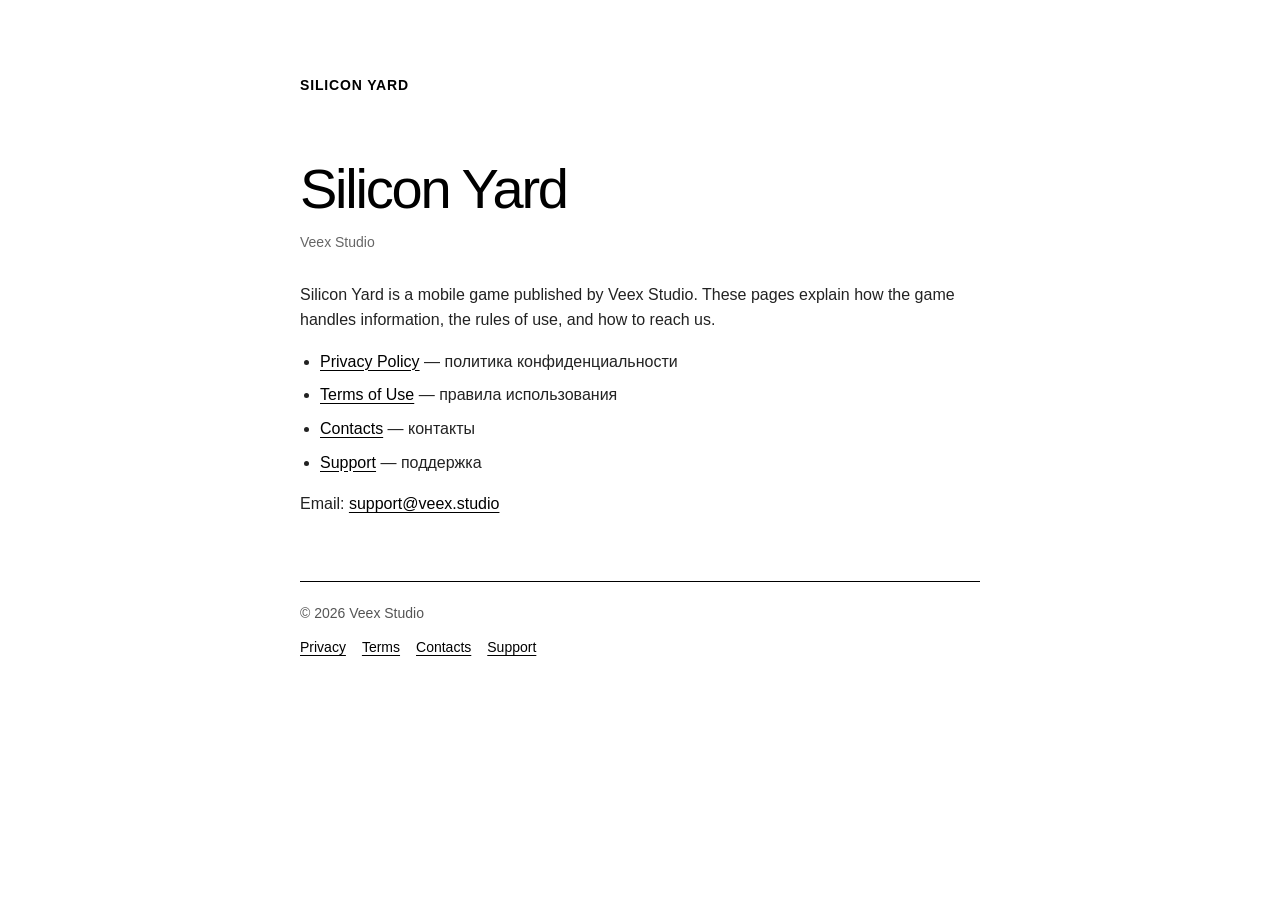
==== index.html @ 87bd86ea "Publish Silicon Yard privacy, terms, contacts, and support pages." ====
<!doctype html>
<html lang="en">
<head>
  <meta charset="utf-8">
  <meta name="viewport" content="width=device-width, initial-scale=1">
  <title>Silicon Yard — Veex Studio</title>
  <meta name="description" content="Privacy, terms, contacts, and support for Silicon Yard by Veex Studio.">
  <link rel="stylesheet" href="styles.css">
</head>
<body>
<main>
  <a class="brand" href="./">Silicon Yard</a>
  <h1>Silicon Yard</h1>
  <p class="updated">Veex Studio</p>
  <p>Silicon Yard is a mobile game published by Veex Studio. These pages explain how the game handles information, the rules of use, and how to reach us.</p>
  <ul>
    <li><a href="siliconyard/policy/">Privacy Policy</a> — политика конфиденциальности</li>
    <li><a href="siliconyard/terms/">Terms of Use</a> — правила использования</li>
    <li><a href="siliconyard/contacts/">Contacts</a> — контакты</li>
    <li><a href="siliconyard/support/">Support</a> — поддержка</li>
  </ul>
  <p>Email: <a href="mailto:support@veex.studio">support@veex.studio</a></p>
  <footer>© 2026 Veex Studio
    <nav>
      <a href="siliconyard/policy/">Privacy</a>
      <a href="siliconyard/terms/">Terms</a>
      <a href="siliconyard/contacts/">Contacts</a>
      <a href="siliconyard/support/">Support</a>
    </nav>
  </footer>
</main>
</body>
</html>
---- styles.css ----
* { box-sizing: border-box; }
html { background: #fff; color: #000; }
body { margin: 0; font-family: Arial, Helvetica, sans-serif; font-size: 16px; line-height: 1.6; }
main { width: min(100% - 40px, 680px); margin: 0 auto; padding: 72px 0; }
a { color: #000; text-underline-offset: 3px; }
a:hover { text-decoration-thickness: 2px; }
.brand { display: inline-block; margin-bottom: 64px; font-size: 14px; font-weight: 700; letter-spacing: 0.06em; text-decoration: none; text-transform: uppercase; }
h1 { margin: 0 0 12px; font-size: clamp(36px, 8vw, 56px); font-weight: 500; line-height: 1.05; letter-spacing: -0.04em; }
.updated { margin: 0 0 28px; color: #666; font-size: 14px; }
.lang { margin: 0 0 56px; font-size: 14px; }
.lang a + a { margin-left: 16px; }
#ru { margin-top: 72px; }
h2 { margin: 48px 0 12px; padding-top: 24px; border-top: 1px solid #ddd; font-size: 21px; line-height: 1.25; }
p, li { color: #222; }
ul { padding-left: 20px; }
li + li { margin-top: 8px; }
footer { margin-top: 64px; padding-top: 20px; border-top: 1px solid #000; color: #555; font-size: 14px; }
footer nav { display: flex; flex-wrap: wrap; gap: 16px; margin-top: 12px; }
@media (max-width: 520px) { main { width: min(100% - 28px, 680px); padding: 40px 0; } .brand { margin-bottom: 44px; } .lang { margin-bottom: 44px; } #ru { margin-top: 56px; } }
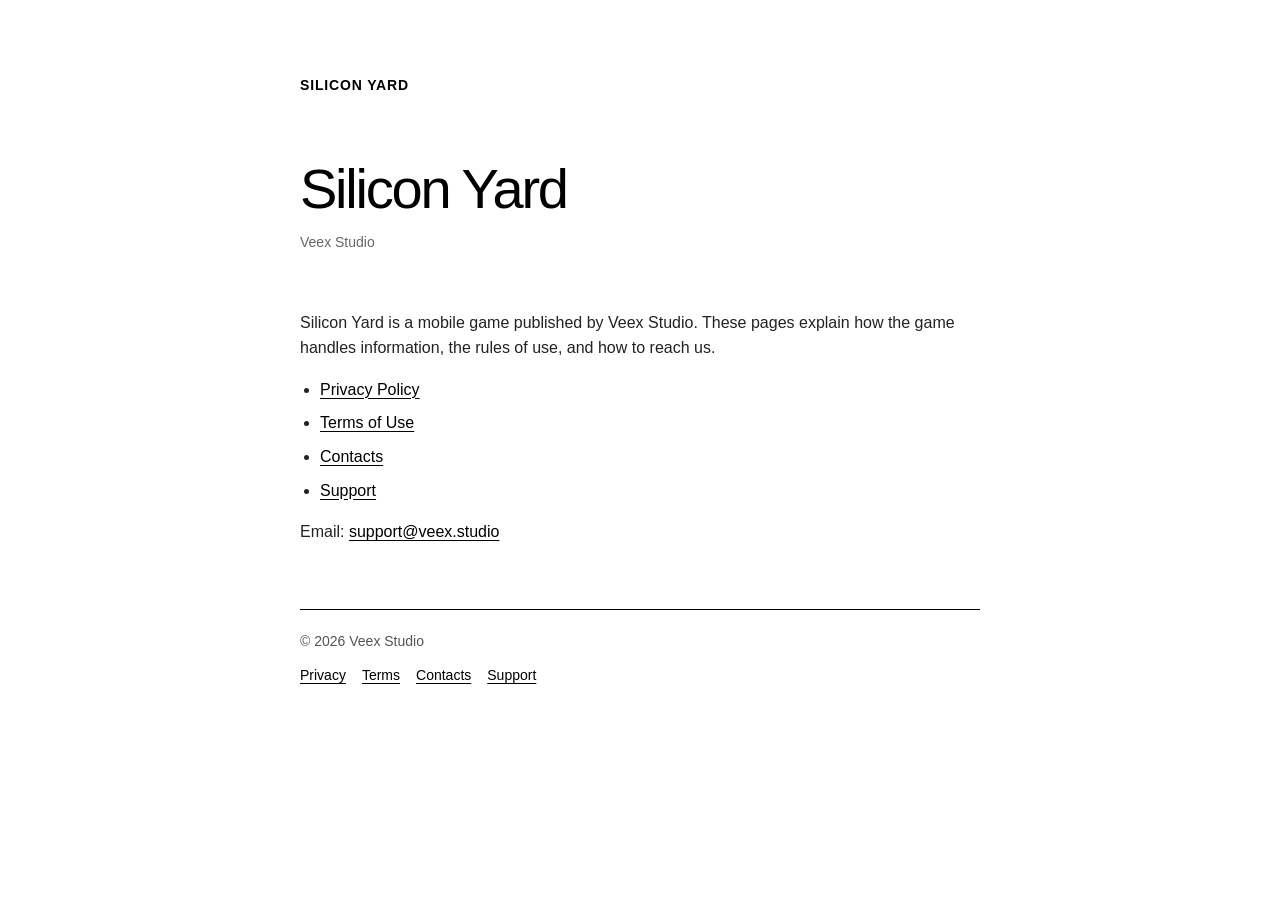
==== commit 425f69f8: "Keep Silicon Yard public pages in English only." ====
--- a/index.html
+++ b/index.html
@@ -14,10 +14,10 @@
   <p class="updated">Veex Studio</p>
   <p>Silicon Yard is a mobile game published by Veex Studio. These pages explain how the game handles information, the rules of use, and how to reach us.</p>
   <ul>
-    <li><a href="siliconyard/policy/">Privacy Policy</a> — политика конфиденциальности</li>
-    <li><a href="siliconyard/terms/">Terms of Use</a> — правила использования</li>
-    <li><a href="siliconyard/contacts/">Contacts</a> — контакты</li>
-    <li><a href="siliconyard/support/">Support</a> — поддержка</li>
+    <li><a href="siliconyard/policy/">Privacy Policy</a></li>
+    <li><a href="siliconyard/terms/">Terms of Use</a></li>
+    <li><a href="siliconyard/contacts/">Contacts</a></li>
+    <li><a href="siliconyard/support/">Support</a></li>
   </ul>
   <p>Email: <a href="mailto:support@veex.studio">support@veex.studio</a></p>
   <footer>© 2026 Veex Studio
--- a/styles.css
+++ b/styles.css
@@ -6,14 +6,11 @@
 a:hover { text-decoration-thickness: 2px; }
 .brand { display: inline-block; margin-bottom: 64px; font-size: 14px; font-weight: 700; letter-spacing: 0.06em; text-decoration: none; text-transform: uppercase; }
 h1 { margin: 0 0 12px; font-size: clamp(36px, 8vw, 56px); font-weight: 500; line-height: 1.05; letter-spacing: -0.04em; }
-.updated { margin: 0 0 28px; color: #666; font-size: 14px; }
-.lang { margin: 0 0 56px; font-size: 14px; }
-.lang a + a { margin-left: 16px; }
-#ru { margin-top: 72px; }
+.updated { margin: 0 0 56px; color: #666; font-size: 14px; }
 h2 { margin: 48px 0 12px; padding-top: 24px; border-top: 1px solid #ddd; font-size: 21px; line-height: 1.25; }
 p, li { color: #222; }
 ul { padding-left: 20px; }
 li + li { margin-top: 8px; }
 footer { margin-top: 64px; padding-top: 20px; border-top: 1px solid #000; color: #555; font-size: 14px; }
 footer nav { display: flex; flex-wrap: wrap; gap: 16px; margin-top: 12px; }
-@media (max-width: 520px) { main { width: min(100% - 28px, 680px); padding: 40px 0; } .brand { margin-bottom: 44px; } .lang { margin-bottom: 44px; } #ru { margin-top: 56px; } }
+@media (max-width: 520px) { main { width: min(100% - 28px, 680px); padding: 40px 0; } .brand { margin-bottom: 44px; } .updated { margin-bottom: 44px; } }
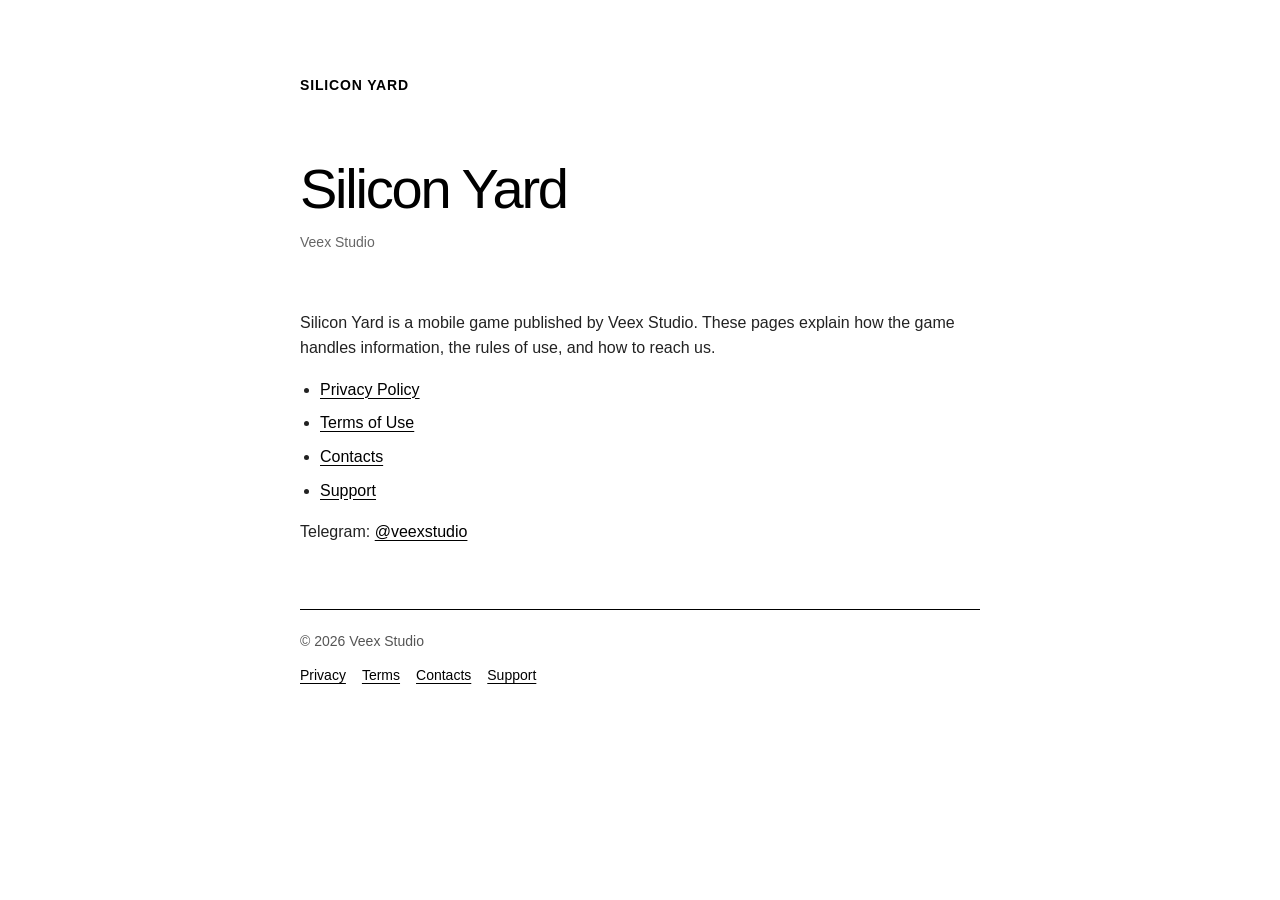
==== commit 3507abff: "Use Telegram @veexstudio as the only Silicon Yard contact." ====
--- a/index.html
+++ b/index.html
@@ -19,7 +19,7 @@
     <li><a href="siliconyard/contacts/">Contacts</a></li>
     <li><a href="siliconyard/support/">Support</a></li>
   </ul>
-  <p>Email: <a href="mailto:support@veex.studio">support@veex.studio</a></p>
+  <p>Telegram: <a href="https://t.me/veexstudio">@veexstudio</a></p>
   <footer>© 2026 Veex Studio
     <nav>
       <a href="siliconyard/policy/">Privacy</a>
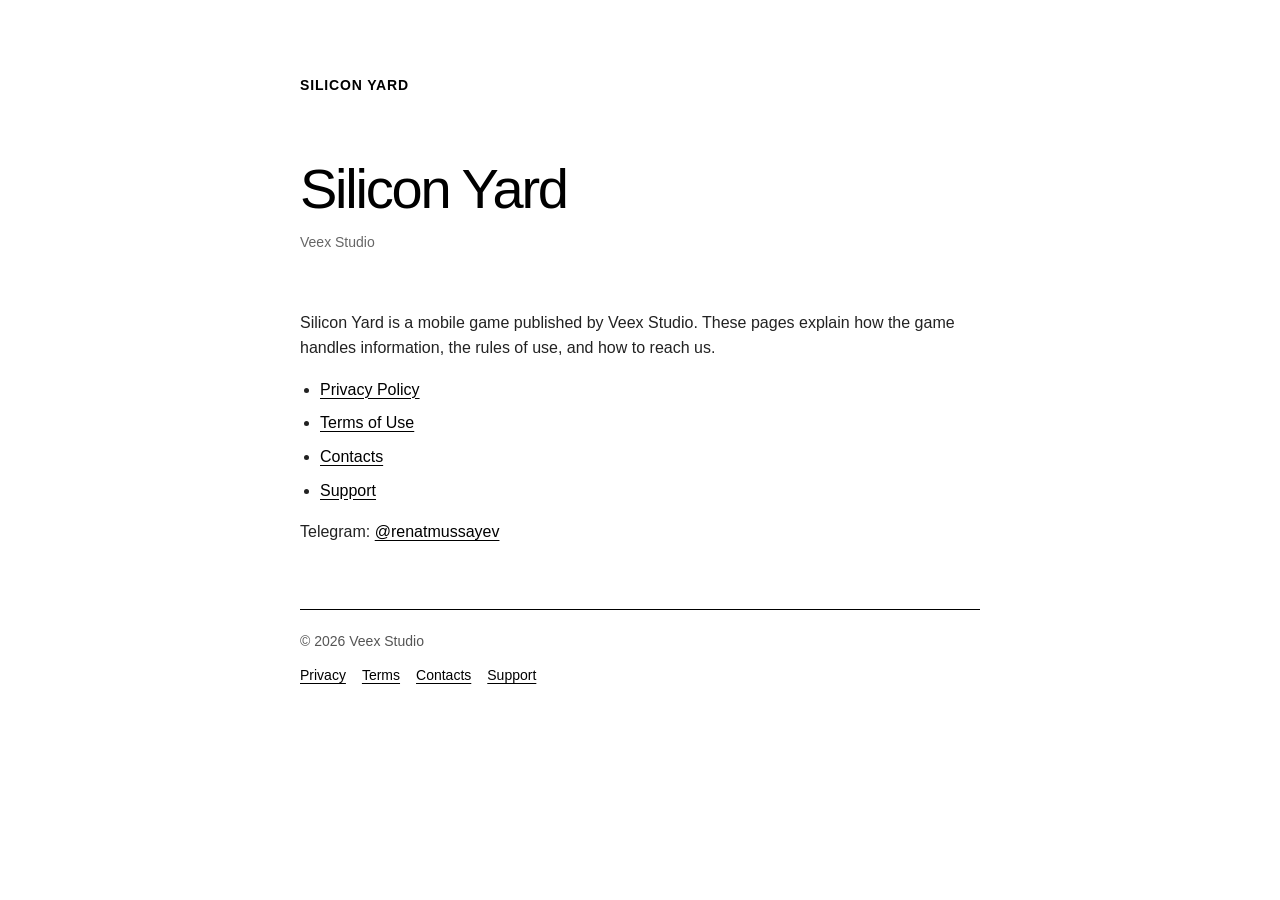
==== commit c138fbcf: "Point Silicon Yard contact to Telegram @renatmussayev." ====
--- a/index.html
+++ b/index.html
@@ -19,7 +19,7 @@
     <li><a href="siliconyard/contacts/">Contacts</a></li>
     <li><a href="siliconyard/support/">Support</a></li>
   </ul>
-  <p>Telegram: <a href="https://t.me/veexstudio">@veexstudio</a></p>
+  <p>Telegram: <a href="https://t.me/renatmussayev">@renatmussayev</a></p>
   <footer>© 2026 Veex Studio
     <nav>
       <a href="siliconyard/policy/">Privacy</a>
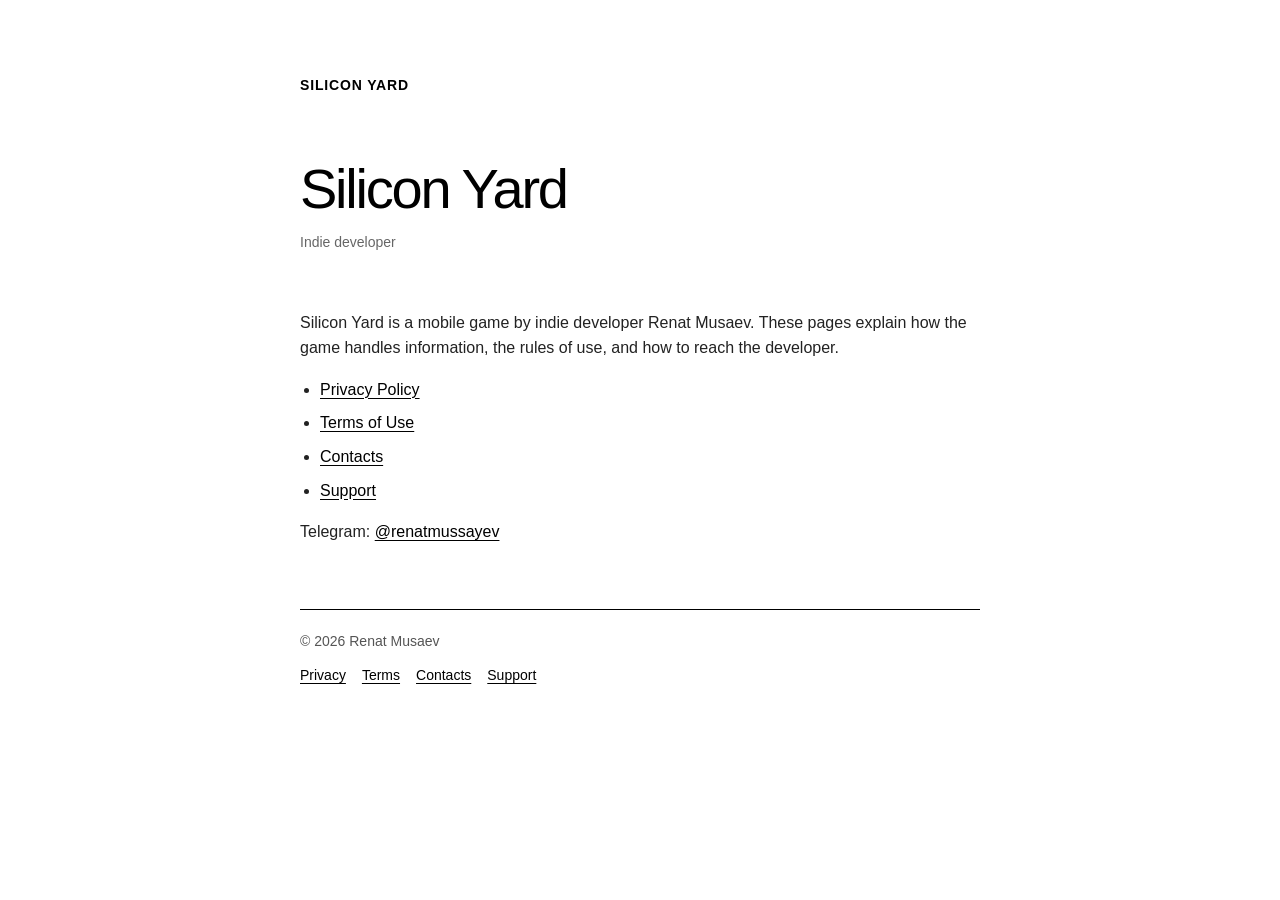
==== commit 8cd57407: "Attribute Silicon Yard to indie developer Renat Musaev." ====
--- a/index.html
+++ b/index.html
@@ -3,16 +3,16 @@
 <head>
   <meta charset="utf-8">
   <meta name="viewport" content="width=device-width, initial-scale=1">
-  <title>Silicon Yard — Veex Studio</title>
-  <meta name="description" content="Privacy, terms, contacts, and support for Silicon Yard by Veex Studio.">
+  <title>Silicon Yard — Renat Musaev</title>
+  <meta name="description" content="Privacy, terms, contacts, and support for Silicon Yard by Renat Musaev.">
   <link rel="stylesheet" href="styles.css">
 </head>
 <body>
 <main>
   <a class="brand" href="./">Silicon Yard</a>
   <h1>Silicon Yard</h1>
-  <p class="updated">Veex Studio</p>
-  <p>Silicon Yard is a mobile game published by Veex Studio. These pages explain how the game handles information, the rules of use, and how to reach us.</p>
+  <p class="updated">Indie developer</p>
+  <p>Silicon Yard is a mobile game by indie developer Renat Musaev. These pages explain how the game handles information, the rules of use, and how to reach the developer.</p>
   <ul>
     <li><a href="siliconyard/policy/">Privacy Policy</a></li>
     <li><a href="siliconyard/terms/">Terms of Use</a></li>
@@ -20,7 +20,7 @@
     <li><a href="siliconyard/support/">Support</a></li>
   </ul>
   <p>Telegram: <a href="https://t.me/renatmussayev">@renatmussayev</a></p>
-  <footer>© 2026 Veex Studio
+  <footer>© 2026 Renat Musaev
     <nav>
       <a href="siliconyard/policy/">Privacy</a>
       <a href="siliconyard/terms/">Terms</a>
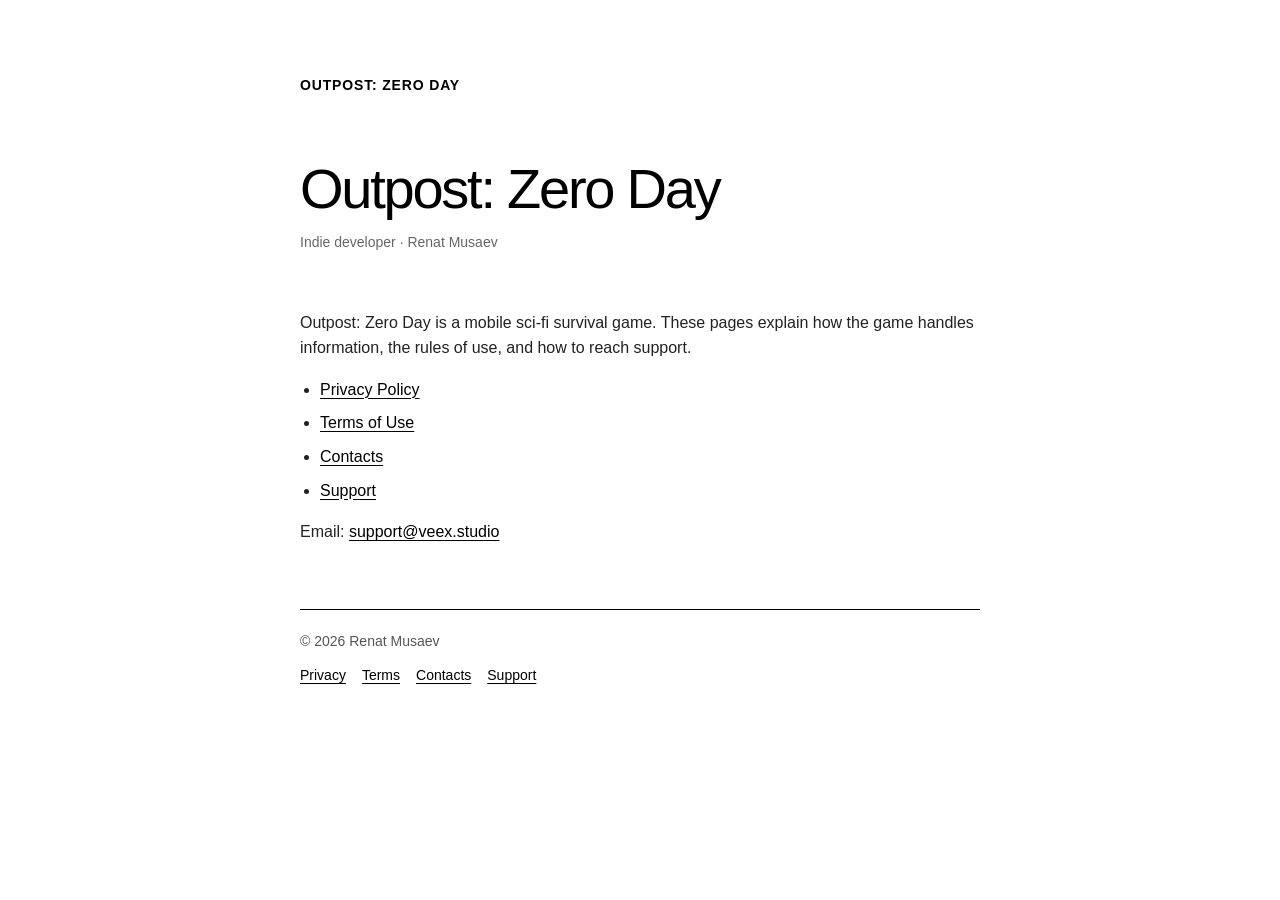
==== commit 65ff3e1f: "Replace Silicon Yard pages with Outpost: Zero Day store legal pages. Privacy and terms now describe " ====
--- a/index.html
+++ b/index.html
@@ -3,29 +3,29 @@
 <head>
   <meta charset="utf-8">
   <meta name="viewport" content="width=device-width, initial-scale=1">
-  <title>Silicon Yard — Renat Musaev</title>
-  <meta name="description" content="Privacy, terms, contacts, and support for Silicon Yard by Renat Musaev.">
+  <title>Outpost: Zero Day — Renat Musaev</title>
+  <meta name="description" content="Privacy, terms, contacts, and support for Outpost: Zero Day by Renat Musaev.">
   <link rel="stylesheet" href="styles.css">
 </head>
 <body>
 <main>
-  <a class="brand" href="./">Silicon Yard</a>
-  <h1>Silicon Yard</h1>
-  <p class="updated">Indie developer</p>
-  <p>Silicon Yard is a mobile game by indie developer Renat Musaev. These pages explain how the game handles information, the rules of use, and how to reach the developer.</p>
+  <a class="brand" href="./">Outpost: Zero Day</a>
+  <h1>Outpost: Zero Day</h1>
+  <p class="updated">Indie developer · Renat Musaev</p>
+  <p>Outpost: Zero Day is a mobile sci-fi survival game. These pages explain how the game handles information, the rules of use, and how to reach support.</p>
   <ul>
-    <li><a href="siliconyard/policy/">Privacy Policy</a></li>
-    <li><a href="siliconyard/terms/">Terms of Use</a></li>
-    <li><a href="siliconyard/contacts/">Contacts</a></li>
-    <li><a href="siliconyard/support/">Support</a></li>
+    <li><a href="outpost/policy/">Privacy Policy</a></li>
+    <li><a href="outpost/terms/">Terms of Use</a></li>
+    <li><a href="outpost/contacts/">Contacts</a></li>
+    <li><a href="outpost/support/">Support</a></li>
   </ul>
-  <p>Telegram: <a href="https://t.me/renatmussayev">@renatmussayev</a></p>
+  <p>Email: <a href="mailto:support@veex.studio">support@veex.studio</a></p>
   <footer>© 2026 Renat Musaev
     <nav>
-      <a href="siliconyard/policy/">Privacy</a>
-      <a href="siliconyard/terms/">Terms</a>
-      <a href="siliconyard/contacts/">Contacts</a>
-      <a href="siliconyard/support/">Support</a>
+      <a href="outpost/policy/">Privacy</a>
+      <a href="outpost/terms/">Terms</a>
+      <a href="outpost/contacts/">Contacts</a>
+      <a href="outpost/support/">Support</a>
     </nav>
   </footer>
 </main>
